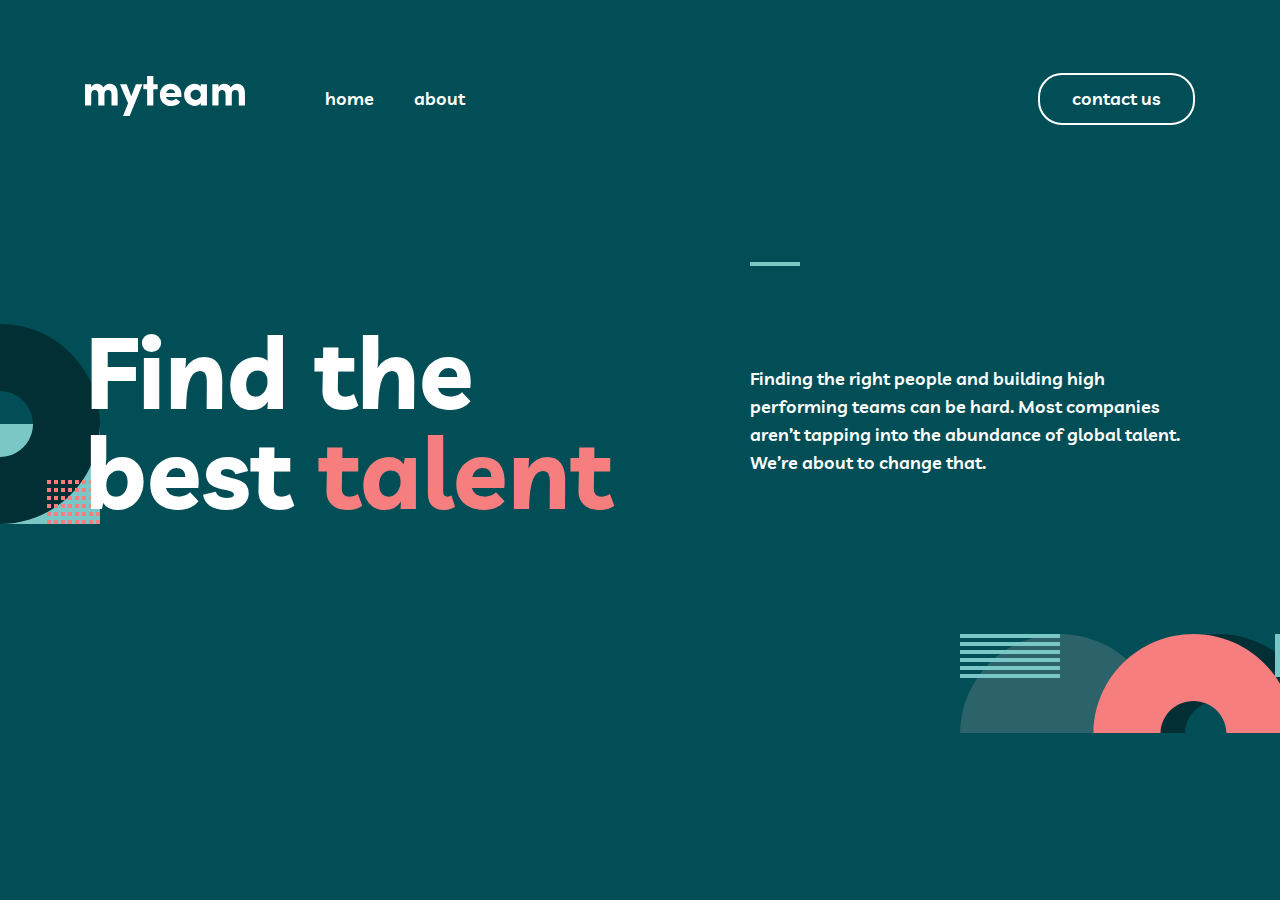
==== index.html @ f2d737fc "Initial commit and add header,hero" ====
<!DOCTYPE html>
<html lang="en">

<head>
    <!-- Meta -->
    <meta charset="UTF-8">
    <meta http-equiv="X-UA-Compatible" content="IE=edge">
    <meta name="viewport" content="width=device-width, initial-scale=1.0">

    <!-- Title -->
    <title>My team</title>

    <!-- Google fonts -->
    <link rel="preconnect" href="https://fonts.googleapis.com">
    <link rel="preconnect" href="https://fonts.gstatic.com" crossorigin>
    <link href="https://fonts.googleapis.com/css2?family=Livvic:wght@500;600;700&display=swap" rel="stylesheet">


    <!-- Styles -->
    <link rel="stylesheet" href="css/normalize.css">
    <link rel="stylesheet" href="css/styles.css">
</head>

<body>
    <!-- SITE-HEADER -->
    <header class="site-header">
        <div class="site-header__container container">
            <a class="site-header__logo-link" href="#">
                <img class="site-header__logo" src="img/myteam 2-min.svg" alt="logo">
            </a>
            <ul class="site-header__list">
                <li class="site-header__item">
                    <a href="#" class="site-header__link">home</a>
                </li>
                <li class="site-header__item">
                    <a href="#" class="site-header__link">about</a>
                </li>
            </ul>
            <a class="site-header__button button">contact us</a>
        </div>
    </header>

    <!-- HERO -->
    <section class="hero">
        <div class="hero__container container">
            <h1 class="hero__title">Find the <br>best <span class="light-coral-word">talent</span></h1>
            <hr class="hero__line">
            <p class="hero__text">Finding the right people and building high performing teams can be hard. Most companies aren’t tapping into the abundance of global talent. We’re about to change that.</p>
        </div>
    </section>

    <script src="js/main.js"></script>
</body>

</html>
---- css/styles.css ----
/*CUSTOM-PROPS */

:root {
    --midnight-green: rgba(1, 78, 86, 1);
    --light-coral: rgba(246, 126, 126, 1);
    --white: #fff;
    --rapture-blue: rgba(121, 200, 199, 1);
    --police-blue: rgba(44, 98, 105, 1);
    --deep-jungle-green: rgba(0, 64, 71, 1);
    --sacramento-state-green: rgba(1, 47, 52, 1);
    --dark-green: rgba(0, 37, 41, 1);
}


/* GLOBAL */

*:focus {
    outline: 3px dotted var();
    outline-offset: 3px;
}

html {
    height: 100%;
    scroll-behavior: smooth;
    box-sizing: border-box;
}

*,
*::before,
*::after {
    box-sizing: inherit;
}

body {
    display: flex;
    flex-direction: column;
    height: 100%;
    padding: 0;
    margin: 0;
    font-size: 16px;
    line-height: 1.5;
    font-family: 'Livvic', 'Arial', sans-serif;
    color: var(--white);
    background-color: var(--midnight-green);
}

img {
    max-width: 100%;
    height: auto;
}


/* AUTOFILL-STYLES */


/*input:-webkit-autofill,
input:-webkit-autofill:hover,
input:-webkit-autofill:focus,
textarea:-webkit-autofill,
textarea:-webkit-autofill:hover,
textarea:-webkit-autofill:focus,
select:-webkit-autofill,
select:-webkit-autofill:hover,
select:-webkit-autofill:focus {
  border-color: transparent;
  -webkit-text-fill-color: inherit;
  -webkit-box-shadow: 0 0 0px 1000px #fff inset;
}*/


/* PLACEHOLDER-STYLES */


/*::-webkit-input-placeholder,
::-moz-placeholder,
:-ms-input-placeholder,
:-moz-placeholder {
  color: rgba(52, 49, 61, 0.5);
  opacity: 1;
}*/


/* VISUALLY-HIDDEN */

.visually-hidden {
    position: absolute;
    width: 1px;
    height: 1px;
    margin: -1px;
    border: 0;
    padding: 0;
    clip: rect(0 0 0 0);
    overflow: hidden;
}


/* CONTAINER */

.container {
    width: 100%;
    max-width: 1150px;
    padding-left: 20px;
    padding-right: 20px;
    margin-right: auto;
    margin-left: auto;
}


/* MAIN-CONTENT */

.main-content {
    flex-grow: 1;
}


/* BUTTON */

.button {
    display: inline-block;
    padding: 10px 32px;
    font-size: 18px;
    line-height: 28px;
    font-weight: 600;
    text-decoration: none;
    cursor: pointer;
    text-align: center;
    white-space: nowrap;
    border-radius: 24px;
}

.site-header__button {
    color: white;
    border: 2px solid var(--white);
}

.site-header__button:hover {
    background-color: var(--white);
    color: var(--midnight-green);
}

.site-header__button:active {
    color: white;
    background-color: var(--midnight-green);
    opacity: 0.6;
}

.cta__button {
    color: var(--midnight-green);
    border: 2px solid var(--midnight-green);
}


/* SITE-HEADER */

.site-header {
    padding-top: 73px;
    padding-bottom: 129px;
}

.site-header__container {
    display: flex;
    align-items: center;
}

.site-header__logo-link {
    margin-right: 80px;
}

.site-header__logo {
    width: 160px;
    height: 40px;
    object-fit: contain;
}

.site-header__list {
    display: flex;
    padding: 0;
    margin: 0;
    list-style: none;
    margin-right: auto;
}

.site-header__item:not(:last-child) {
    margin-right: 40px;
}

.site-header__link {
    display: block;
    font-weight: 600;
    font-size: 18px;
    line-height: 28px;
    text-decoration: none;
    color: var(--white);
}

.site-header__link:hover {
    color: var(--light-coral);
}

.site-header__link:active {
    opacity: 0.6;
}


/* HERO */

.hero {
    background-image: url("../img/hero-left-bg-min.svg"), url("../img/hero-bottom-right-bg-min.svg");
    background-repeat: no-repeat;
    background-position: -100px 70px, 960px 380px;
    padding-bottom: 145px;
}

.hero__container {
    position: relative;
    display: flex;
    align-items: center;
}

.hero__title {
    width: 635px;
    margin-right: 30px;
    font-weight: 700;
    font-size: 100px;
    line-height: 100px;
}

.hero__line {
    position: absolute;
    left: 0%;
    right: -270px;
    top: 0%;
    bottom: 97.95%;
    width: 50px;
    height: 4px;
    background-color: var(--rapture-blue);
    border: 0;
}

.hero__text {
    align-items: flex-end;
    width: 445px;
    font-weight: 600;
    font-size: 18px;
    line-height: 28px;
}

.light-coral-word {
    color: var(--light-coral);
}


/* RETINA */

@media only screen and (-webkit-min-device-pixel-ratio: 2),
only screen and ( min--moz-device-pixel-ratio: 2),
only screen and ( -o-min-device-pixel-ratio: 2/1),
only screen and ( min-device-pixel-ratio: 2),
only screen and ( min-resolution: 192dpi),
only screen and ( min-resolution: 2dppx) {}
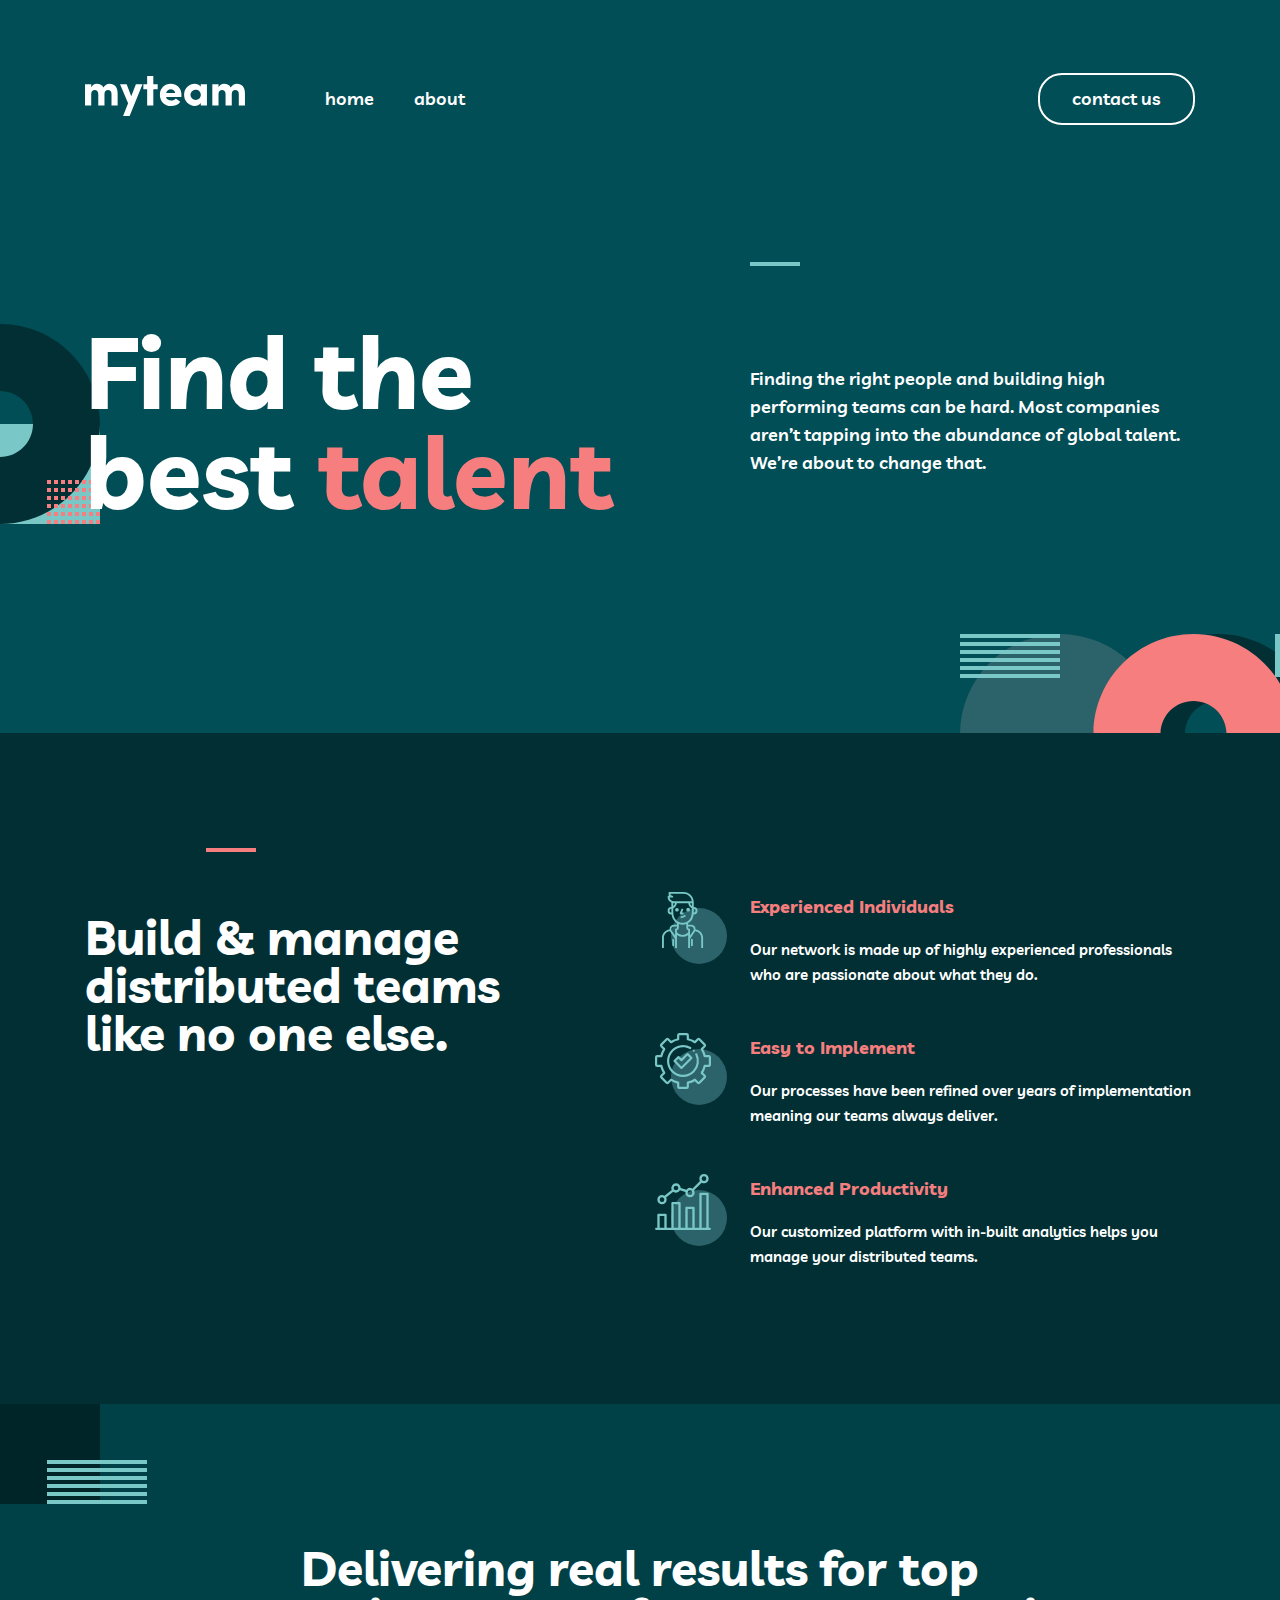
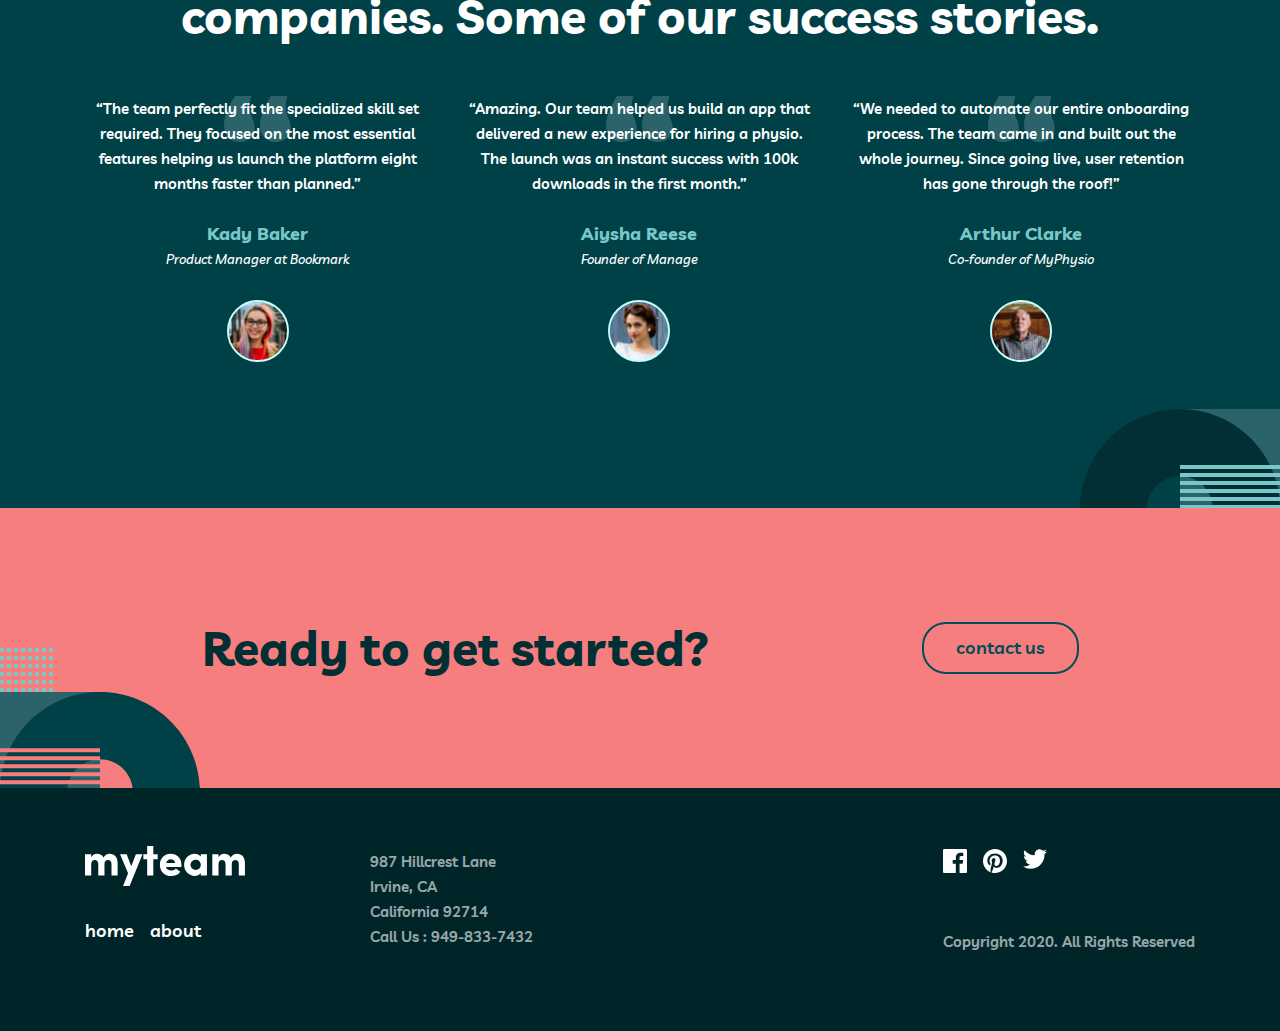
==== commit cfb8cc73: "Add features,cta,site-footer and allthese's styles" ====
--- a/index.html
+++ b/index.html
@@ -49,6 +49,125 @@
         </div>
     </section>
 
+    <!-- FEATURES -->
+    <section class="features">
+        <div class="features__container container">
+            <hr class="features__line">
+            <h2 class="features__title">Build & manage distributed teams like no one else.</h2>
+            <ul class="features__list">
+                <li class="features__item">
+                    <img class="features__img" src="img/experience-icon-min.svg" width="72" height="72" alt="experience-icon">
+                    <div class="features__info">
+                        <h3 class="features__info-heading">Experienced Individuals</h3>
+                        <p class="features__info-text">Our network is made up of highly experienced professionals who are passionate about what they do.</p>
+                    </div>
+                </li>
+                <li class="features__item">
+                    <img class="features__img" src="img/easy-icon-min.svg" width="72" height="72" alt="easy-icon">
+                    <div class="features__info">
+                        <h3 class="features__info-heading">Easy to Implement</h3>
+                        <p class="features__info-text">Our processes have been refined over years of implementation meaning our teams always deliver.</p>
+                    </div>
+                </li>
+                <li class="features__item">
+                    <img class="features__img" src="img/enhanced-icon-min.svg" width="72" height="72" alt="enhanced-icon">
+                    <div class="features__info">
+                        <h3 class="features__info-heading">Enhanced Productivity</h3>
+                        <p class="features__info-text">Our customized platform with in-built analytics helps you manage your distributed teams.</p>
+                    </div>
+                </li>
+            </ul>
+        </div>
+    </section>
+
+    <!-- REVIEWS -->
+    <section class="reviews">
+        <div class="reviews__container container">
+            <h2 class="reviews__title">Delivering real results for top companies. Some of our success stories.</h2>
+            <ul class="reviews__list">
+                <li class="reviews__item">
+                    <p class="review__text"> “The team perfectly fit the specialized skill set required. They focused on the most essential features helping us launch the platform eight months faster than planned.”</p>
+                    <div class="review__wrapper">
+                        <h3 class="review__name">Kady Baker</h3>
+                        <p class="review__info-about">Product Manager at Bookmark</p>
+                        <img class="review__img" src="img/kady-min.svg" alt="guy img">
+                    </div>
+                </li>
+                <li class="reviews__item">
+                    <p class="review__text">“Amazing. Our team helped us build an app that delivered a new experience for hiring a physio. The launch was an instant success with 100k downloads in the first month.”</p>
+                    <div class="review__wrapper">
+                        <h3 class="review__name">Aiysha Reese</h3>
+                        <p class="review__info-about">Founder of Manage</p>
+                        <img class="review__img" src="img/aisha-min.svg" alt="guy img">
+                    </div>
+                </li>
+                <li class="reviews__item">
+                    <p class="review__text">“We needed to automate our entire onboarding process. The team came in and built out the whole journey. Since going live, user retention has gone through the roof!”</p>
+                    <div class="review__wrapper">
+                        <h3 class="review__name">Arthur Clarke</h3>
+                        <p class="review__info-about">Co-founder of MyPhysio</p>
+                        <img class="review__img" src="img/arthur-min.svg" alt="guy img">
+                    </div>
+                </li>
+            </ul>
+        </div>
+    </section>
+
+    <!-- CTA -->
+    <section class="cta">
+        <div class="cta__container container">
+            <h2 class="cta__title">Ready to get started?</h2>
+            <a class="cta__button button" href="#">contact us</a>
+        </div>
+    </section>
+
+    <!-- SITE-FOOTER -->
+    <footer class="site-footer">
+        <div class="site-footer__container container">
+            <!-- content -->
+            <div class="site-footer__content">
+                <a class="site-footer__logo-link" href="#">
+                    <img class="site-footer__logo" src="img/myteam 2-min.svg" alt="logo">
+                </a>
+                <ul class="site-footer__list">
+                    <li class="site-footer__item">
+                        <a href="#" class="site-footer__link">home</a>
+                    </li>
+                    <li class="site-footer__item">
+                        <a href="#" class="site-footer__link">about</a>
+                    </li>
+                </ul>
+            </div>
+
+            <!-- contact-info -->
+            <div class="site-footer__contact-info">
+                <p class="site-footer__contact-info__text">987 Hillcrest Lane <br>Irvine, CA <br>California 92714 <br>Call Us : 949-833-7432</p>
+            </div>
+
+            <!-- socials -->
+            <div class="site-footer__socials">
+                <ul class="site-footer__list">
+                    <li class="site-footer__item">
+                        <a href="#" class="site-footer__link">
+                            <svg width="24" height="24" fill="none" xmlns="http://www.w3.org/2000/svg"><path d="M22.675 0H1.325C.593 0 0 .593 0 1.325v21.351C0 23.407.593 24 1.325 24H12.82v-9.294H9.692v-3.622h3.128V8.413c0-3.1 1.893-4.788 4.659-4.788 1.325 0 2.463.099 2.795.143v3.24l-1.918.001c-1.504 0-1.795.715-1.795 1.763v2.313h3.587l-.467 3.622h-3.12V24h6.116c.73 0 1.323-.593 1.323-1.325V1.325C24 .593 23.407 0 22.675 0z" fill="currentColor"/></svg>
+                        </a>
+                    </li>
+                    <li class="site-footer__item">
+                        <a href="#" class="site-footer__link">
+                            <svg width="24" height="24" fill="none" xmlns="http://www.w3.org/2000/svg"><path d="M12 0C5.373 0 0 5.372 0 12c0 5.084 3.163 9.426 7.627 11.174-.105-.949-.2-2.405.042-3.441.218-.937 1.407-5.965 1.407-5.965s-.359-.719-.359-1.782c0-1.668.967-2.914 2.171-2.914 1.023 0 1.518.769 1.518 1.69 0 1.029-.655 2.568-.994 3.995-.283 1.194.599 2.169 1.777 2.169 2.133 0 3.772-2.249 3.772-5.495 0-2.873-2.064-4.882-5.012-4.882-3.414 0-5.418 2.561-5.418 5.207 0 1.031.397 2.138.893 2.738a.36.36 0 0 1 .083.345l-.333 1.36c-.053.22-.174.267-.402.161-1.499-.698-2.436-2.889-2.436-4.649 0-3.785 2.75-7.262 7.929-7.262 4.163 0 7.398 2.967 7.398 6.931 0 4.136-2.607 7.464-6.227 7.464-1.216 0-2.359-.631-2.75-1.378l-.748 2.853c-.271 1.043-1.002 2.35-1.492 3.146C9.57 23.812 10.763 24 12 24c6.627 0 12-5.373 12-12 0-6.628-5.373-12-12-12z" fill="currentColor"/></svg>
+                        </a>
+                    </li>
+                    <li class="site-footer__item">
+                        <a href="#" class="site-footer__link">
+                            <svg width="24" height="20" fill="none" xmlns="http://www.w3.org/2000/svg"><path d="M24 2.557a9.83 9.83 0 0 1-2.828.775A4.932 4.932 0 0 0 23.337.608a9.864 9.864 0 0 1-3.127 1.195A4.916 4.916 0 0 0 16.616.248c-3.179 0-5.515 2.966-4.797 6.045A13.978 13.978 0 0 1 1.671 1.149a4.93 4.93 0 0 0 1.523 6.574 4.903 4.903 0 0 1-2.229-.616c-.054 2.281 1.581 4.415 3.949 4.89a4.935 4.935 0 0 1-2.224.084 4.928 4.928 0 0 0 4.6 3.419A9.9 9.9 0 0 1 0 17.54a13.94 13.94 0 0 0 7.548 2.212c9.142 0 14.307-7.721 13.995-14.646A10.025 10.025 0 0 0 24 2.557z" fill="currentColor"/></svg>
+                        </a>
+                    </li>
+                </ul>
+
+                <p class="site-footer__copyright">Copyright 2020. All Rights Reserved</p>
+            </div>
+        </div>
+    </footer>
     <script src="js/main.js"></script>
 </body>
 
--- a/css/styles.css
+++ b/css/styles.css
@@ -146,7 +146,14 @@
 
 .cta__button {
     color: var(--midnight-green);
+    background-color: transparent;
     border: 2px solid var(--midnight-green);
+}
+
+.cta__button:hover {
+    color: var(--white);
+    background-color: var(--midnight-green);
+    border: 2px solid trasparent;
 }
 
 
@@ -250,6 +257,314 @@
 }
 
 
+/* FEATURES */
+
+.features {
+    padding-top: 140px;
+    padding-bottom: 140px;
+    background-color: var(--sacramento-state-green);
+    background-image: url("../img/features-right-bg-min.svg");
+    background-position: 1420px 440px;
+    background-repeat: no-repeat;
+}
+
+.features__container {
+    display: flex;
+}
+
+.features__line {
+    position: absolute;
+    left: 206px;
+    top: 840px;
+    width: 50px;
+    height: 4px;
+    border: 0;
+    background-color: var(--light-coral);
+}
+
+.features__title {
+    margin-right: 125px;
+    font-weight: 700;
+    font-size: 48px;
+    line-height: 48px;
+    width: 445px;
+}
+
+.features__list {
+    width: 540px;
+    padding: 0;
+    margin: 0;
+    list-style: none;
+}
+
+.features__item {
+    display: flex;
+    align-items: center;
+}
+
+.features__item:not(:last-child) {
+    margin-bottom: 32px;
+}
+
+.features__img {
+    width: 72px;
+    height: 72px;
+    object-fit: contain;
+    margin-right: 23px;
+}
+
+.features__info {
+    position: relative;
+    top: 20px;
+}
+
+.features__info-heading {
+    margin-top: 0;
+    margin-bottom: 16px;
+    font-weight: 700;
+    font-size: 18px;
+    line-height: 28px;
+    color: var(--light-coral);
+}
+
+.features__info-text {
+    margin-top: 0;
+    font-weight: 600;
+    font-size: 15px;
+    line-height: 25px;
+}
+
+
+/* REVIEWS */
+
+.reviews {
+    padding-top: 140px;
+    padding-bottom: 140px;
+    background-color: var(--deep-jungle-green);
+    background-image: url("../img/reviews-bg-left-min.svg"), url("../img/reviews-bg-right-min.svg");
+    background-repeat: no-repeat;
+    background-position: top left, right 605px;
+    left: 1440px;
+    top: 645px;
+}
+
+.reviews__title {
+    margin-left: auto;
+    margin-right: auto;
+    width: 932px;
+    margin-top: 0;
+    margin-bottom: 56px;
+    font-weight: 700;
+    font-size: 48px;
+    line-height: 48px;
+    text-align: center;
+}
+
+.reviews__list {
+    display: flex;
+    padding: 0;
+    margin: 0;
+    list-style: none;
+}
+
+.reviews__item {
+    background-image: url("../img/icon-quotes-min.svg");
+    background-repeat: no-repeat;
+    background-position: center -10px;
+}
+
+.reviews__item:not(:last-child) {
+    margin-right: 30px;
+}
+
+.review__text {
+    margin-top: 0;
+    margin-bottom: 24px;
+    font-weight: 600;
+    font-size: 15px;
+    line-height: 25px;
+    /* or 167% */
+    text-align: center;
+}
+
+.review__wrapper {
+    text-align: center;
+}
+
+.review__name {
+    margin-top: 0;
+    margin-bottom: 2px;
+    color: var(--rapture-blue);
+    font-weight: 700;
+    font-size: 18px;
+    line-height: 28px;
+    /* identical to box height, or 156% */
+}
+
+.review__info-about {
+    margin-top: 0;
+    margin-bottom: 32px;
+    font-style: italic;
+    font-weight: 500;
+    font-size: 13px;
+    line-height: 18px;
+}
+
+.review__img {
+    width: 62px;
+    height: 62px;
+    object-fit: cover;
+}
+
+
+/* CTA */
+
+.cta {
+    padding-top: 76px;
+    padding-bottom: 76px;
+    background-color: var(--light-coral);
+    background-image: url("../img/cta-left-img-min.svg");
+    background-position: left 140px;
+    background-repeat: no-repeat;
+}
+
+.cta__container {
+    display: flex;
+    align-items: center;
+    width: 917px;
+    /* justify-content: space-between; */
+}
+
+.cta__title {
+    margin-right: auto;
+    font-weight: 700;
+    font-size: 48px;
+    line-height: 48px;
+    color: var(--sacramento-state-green);
+}
+
+
+/* SITE-FOOTER */
+
+.site-footer {
+    padding-top: 48px;
+    padding-bottom: 48px;
+    background-color: var(--dark-green);
+}
+
+.site-footer__container {
+    display: flex;
+    align-items: center;
+}
+
+.site-footer__content {
+    position: relative;
+    top: 10px;
+    margin-right: 125px;
+}
+
+.site-footer__logo-link {
+    margin-top: 0;
+}
+
+.site-footer__logo {
+    width: 160px;
+    height: 40px;
+    object-fit: cover;
+    margin-bottom: 25px;
+}
+
+.site-footer__list {
+    display: flex;
+    padding: 0;
+    margin: 0;
+    list-style: none;
+    margin-right: auto;
+}
+
+.site-footer__item:not(:last-child) {
+    margin-right: 40px;
+}
+
+.site-footer__link {
+    display: block;
+    font-weight: 600;
+    font-size: 18px;
+    line-height: 28px;
+    text-decoration: none;
+    color: var(--white);
+}
+
+.site-footer__link:hover {
+    color: var(--light-coral);
+}
+
+.site-footer__link:active {
+    opacity: 0.6;
+}
+
+
+/* contact-info */
+
+.site-footer__contact-info {
+    position: relative;
+    top: -10px;
+    width: 445px;
+    margin-right: auto;
+}
+
+.site-footer__contact-info__text {
+    font-weight: 600;
+    font-size: 15px;
+    line-height: 25px;
+    /* or 167% */
+    color: #FFFFFF;
+    mix-blend-mode: normal;
+    opacity: 0.6;
+}
+
+
+/* socials and copyright */
+
+.site-footer__socials {
+    padding: 0;
+    margin: 0;
+}
+
+.site-footer__list {
+    display: flex;
+    padding: 0;
+    margin: 0;
+    list-style: none;
+}
+
+.site-footer__item:not(:last-child) {
+    margin-right: 16px;
+}
+
+.site-footer__link {
+    display: block;
+    text-decoration: none;
+    margin-bottom: 48px;
+}
+
+.site-footer__link:active {
+    opacity: 0.6;
+}
+
+.site-footer__copyright {
+    margin-top: 0;
+    font-weight: 600;
+    font-size: 15px;
+    line-height: 25px;
+    /* identical to box height, or 167% */
+    text-align: right;
+    color: #FFFFFF;
+    mix-blend-mode: normal;
+    opacity: 0.6;
+}
+
+
 /* RETINA */
 
 @media only screen and (-webkit-min-device-pixel-ratio: 2),
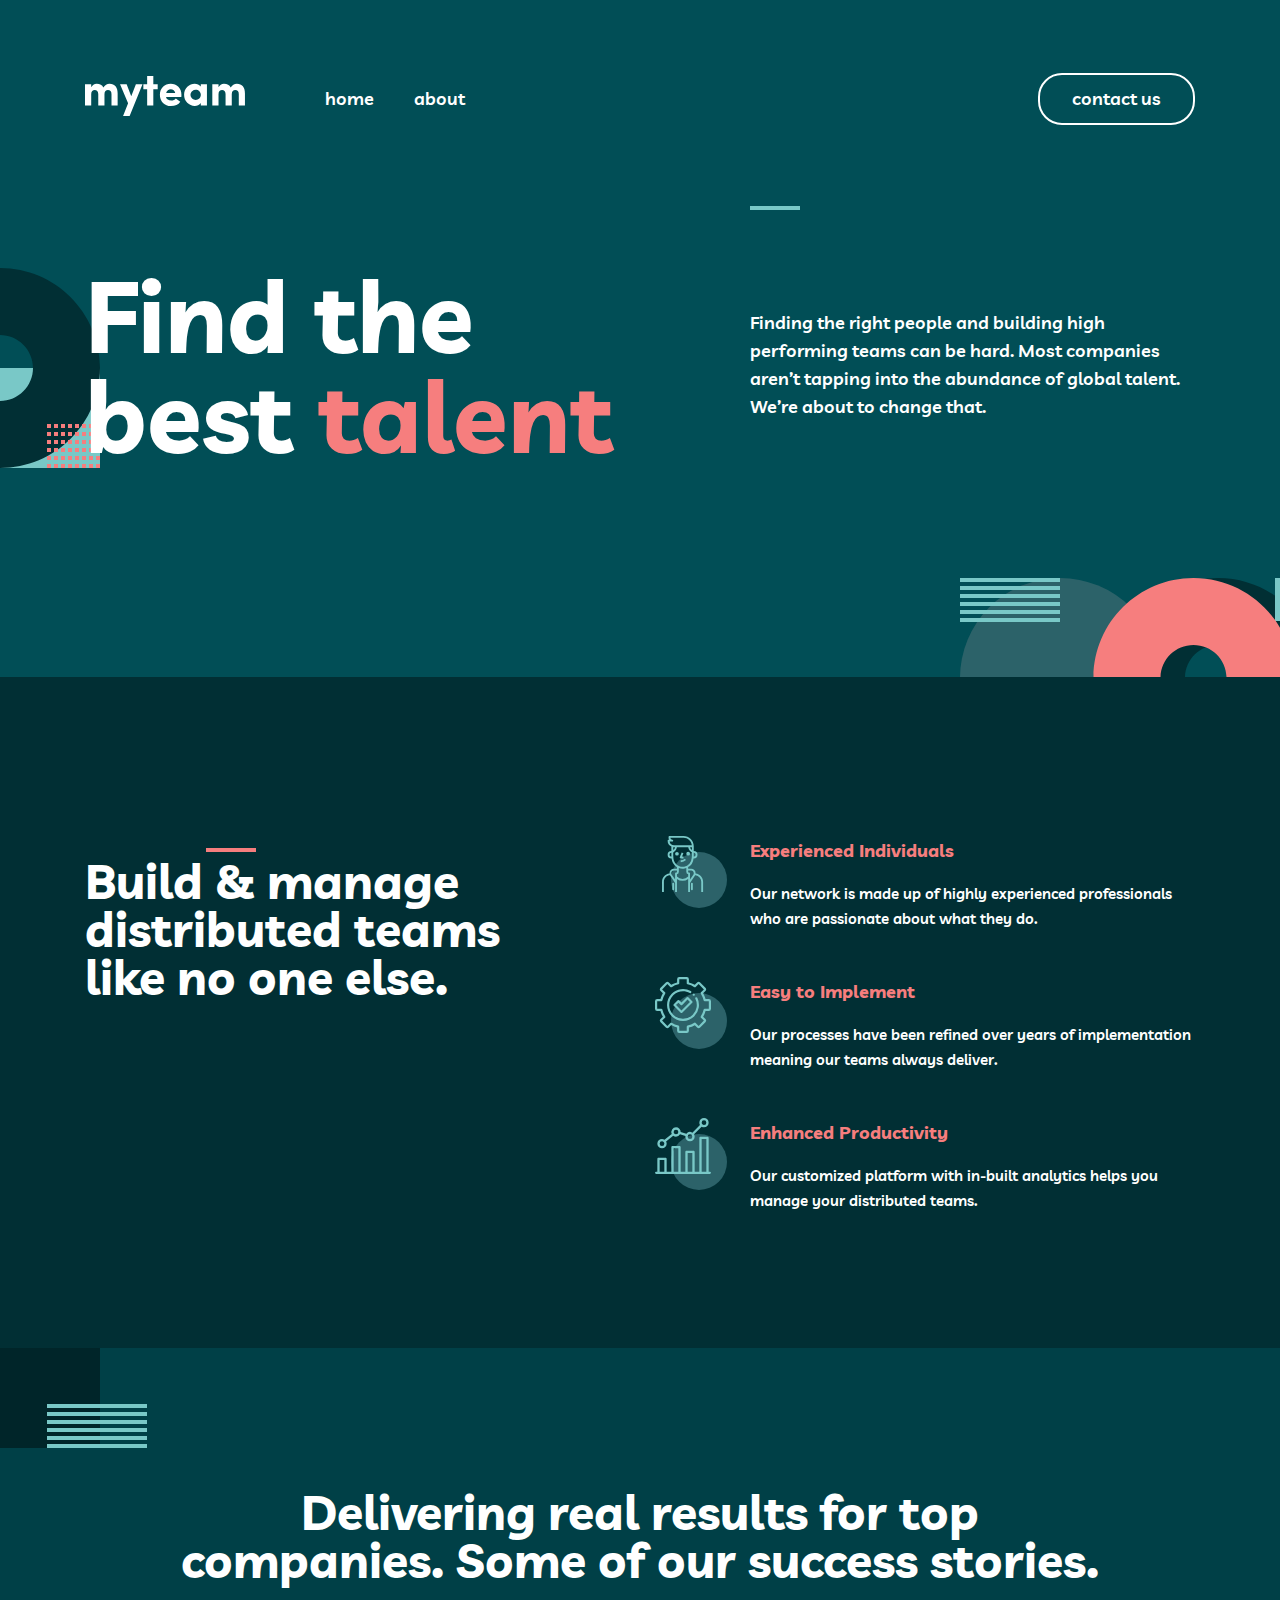
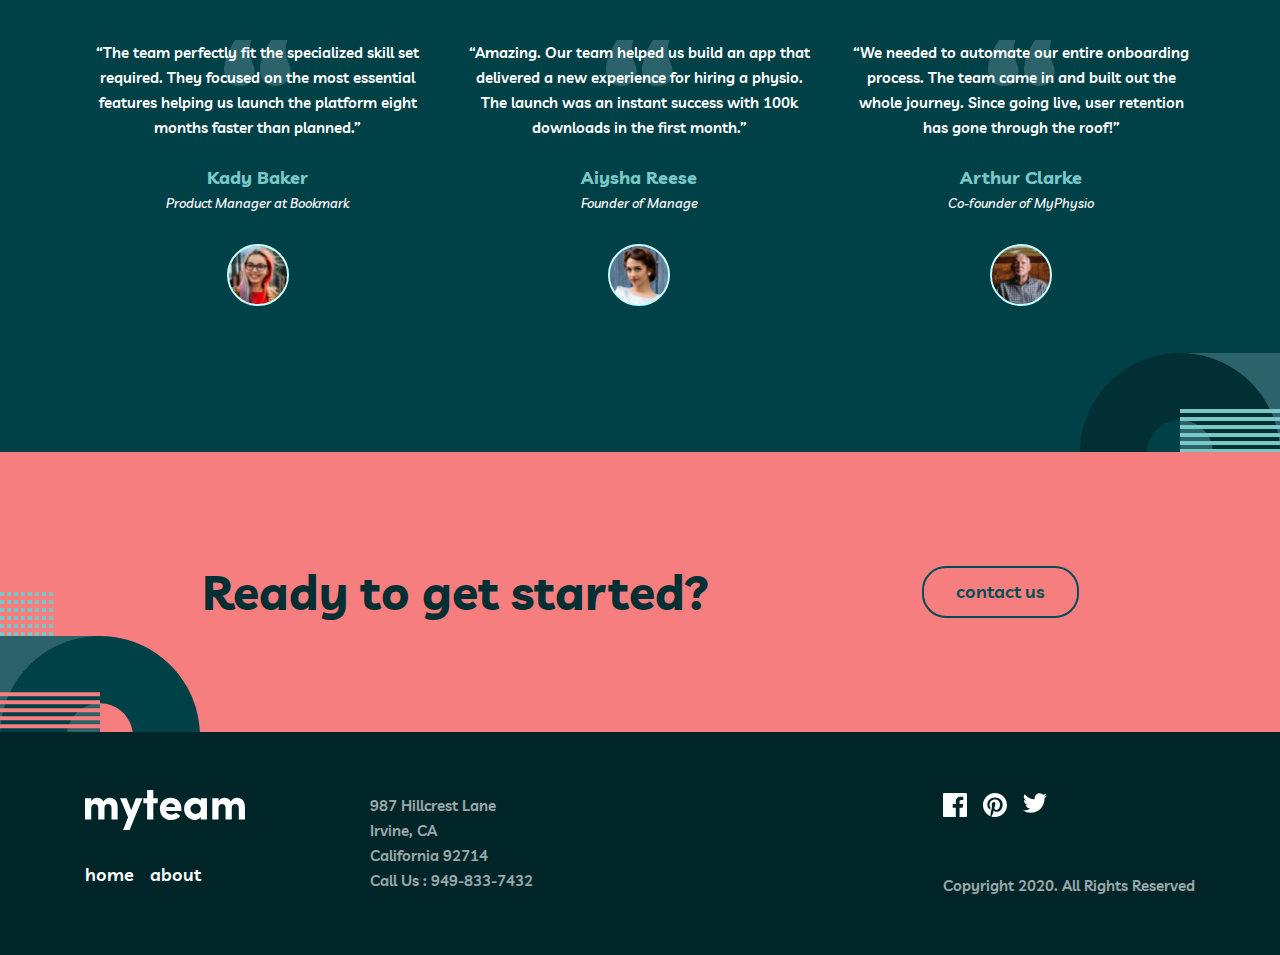
==== commit ae03d1e3: "Add href pages" ====
--- a/index.html
+++ b/index.html
@@ -30,13 +30,13 @@
             </a>
             <ul class="site-header__list">
                 <li class="site-header__item">
-                    <a href="#" class="site-header__link">home</a>
+                    <a href="index.html" class="site-header__link">home</a>
                 </li>
                 <li class="site-header__item">
-                    <a href="#" class="site-header__link">about</a>
+                    <a href="about.html" class="site-header__link">about</a>
                 </li>
             </ul>
-            <a class="site-header__button button">contact us</a>
+            <a class="site-header__button button" href="contact.html">contact us</a>
         </div>
     </header>
 
@@ -44,8 +44,10 @@
     <section class="hero">
         <div class="hero__container container">
             <h1 class="hero__title">Find the <br>best <span class="light-coral-word">talent</span></h1>
-            <hr class="hero__line">
-            <p class="hero__text">Finding the right people and building high performing teams can be hard. Most companies aren’t tapping into the abundance of global talent. We’re about to change that.</p>
+            <div class="hero__wrapper">
+                <hr class="hero__line">
+                <p class="hero__text">Finding the right people and building high performing teams can be hard. Most companies aren’t tapping into the abundance of global talent. We’re about to change that.</p>
+            </div>
         </div>
     </section>
 
@@ -117,7 +119,7 @@
     <section class="cta">
         <div class="cta__container container">
             <h2 class="cta__title">Ready to get started?</h2>
-            <a class="cta__button button" href="#">contact us</a>
+            <a class="cta__button button" href="contact.html">contact us</a>
         </div>
     </section>
 
@@ -131,10 +133,10 @@
                 </a>
                 <ul class="site-footer__list">
                     <li class="site-footer__item">
-                        <a href="#" class="site-footer__link">home</a>
+                        <a href="index.html" class="site-footer__link">home</a>
                     </li>
                     <li class="site-footer__item">
-                        <a href="#" class="site-footer__link">about</a>
+                        <a href="about.html" class="site-footer__link">about</a>
                     </li>
                 </ul>
             </div>
--- a/css/styles.css
+++ b/css/styles.css
@@ -15,7 +15,7 @@
 /* GLOBAL */
 
 *:focus {
-    outline: 3px dotted var();
+    outline: 3px solid var(--rapture-blue);
     outline-offset: 3px;
 }
 
@@ -156,12 +156,30 @@
     border: 2px solid trasparent;
 }
 
+.cta__button:active {
+    color: var(--midnight-green);
+    background-color: transparent;
+    border: 2px solid var(--midnight-green);
+    opacity: 0.6;
+}
+
+.contact-input__button {
+    background-color: var(--white);
+    color: var(--midnight-green);
+    border: 1px solid var(--white);
+}
+
+.contact-input__button:hover {
+    background-color: var(--midnight-green);
+    color: var(--white);
+}
+
 
 /* SITE-HEADER */
 
 .site-header {
     padding-top: 73px;
-    padding-bottom: 129px;
+    padding-bottom: 73px;
 }
 
 .site-header__container {
@@ -448,7 +466,7 @@
 
 .site-footer {
     padding-top: 48px;
-    padding-bottom: 48px;
+    padding-bottom: 28px;
     background-color: var(--dark-green);
 }
 
@@ -565,6 +583,327 @@
 }
 
 
+/* HOME page */
+
+.about {
+    background-color: var(--midnight-green);
+}
+
+.about__container {
+    display: flex;
+    /* align-items: center; */
+}
+
+.about__title {
+    align-items: flex-start;
+    width: 350px;
+    margin-right: 30px;
+    font-weight: 700;
+    font-size: 64px;
+    line-height: 100px;
+}
+
+.about__content-wrapper {
+    width: 730px;
+}
+
+.about__content-line {
+    position: relative;
+    left: -340px;
+    margin-top: 0;
+    margin-bottom: 40px;
+    width: 50px;
+    height: 4px;
+    background-color: var(--light-coral);
+    border: 0;
+}
+
+.about__content__text {
+    font-weight: 600;
+    font-size: 18px;
+    line-height: 28px;
+}
+
+
+/* DIRECTORS */
+
+.directors {
+    background-color: var(--deep-jungle-green);
+}
+
+
+/* CLIENTS */
+
+.clients {
+    padding-top: 140px;
+    padding-bottom: 140px;
+    background-image: url("../img/home/home-clients-bg-min.svg");
+    background-position: left top;
+    background-repeat: no-repeat;
+    background-color: var(--sacramento-state-green);
+}
+
+.clients__container {}
+
+.clients__title {
+    margin-top: 0;
+    margin-bottom: 64px;
+    font-weight: 700;
+    font-size: 48px;
+    line-height: 48px;
+    /* identical to box height, or 100% */
+    text-align: center;
+}
+
+.clients__example__list {
+    display: flex;
+    padding: 0;
+    margin: 0;
+    list-style: none;
+}
+
+.clients__example__item:not(:last-child) {
+    margin-right: 80px;
+}
+
+.clients__example-img {}
+
+
+/* DIRECTORS */
+
+.directors {
+    padding-top: 140px;
+    padding-bottom: 140px;
+}
+
+.directors__container {}
+
+.directors__title {
+    padding-top: 0;
+    padding-bottom: 64px;
+    font-weight: 700;
+    font-size: 48px;
+    line-height: 48px;
+    /* identical to box height, or 100% */
+    text-align: center;
+}
+
+.directors__nav {}
+
+.directors__list {
+    flex-wrap: ;
+    display: flex;
+    padding: 0;
+    margin: 0;
+    list-style: none;
+}
+
+.directors__info__wrapper {
+    padding-top: 32px;
+    text-align: center;
+    width: 351px;
+    background-color: var(--sacramento-state-green);
+}
+
+.directors__item:not(:last-child) {
+    margin-right: 30px;
+}
+
+.director__img {
+    margin-top: 0;
+    margin-bottom: 16px;
+    width: 96px;
+    height: 96px;
+    object-fit: cover;
+}
+
+.directors__name {
+    margin: 0;
+    font-weight: 700;
+    font-size: 18px;
+    line-height: 28px;
+    /* identical to box height, or 156% */
+    color: var(--rapture-blue);
+    text-align: center;
+}
+
+.directors__job-title {
+    margin-top: 0;
+    margin-bottom: 28px;
+    font-weight: 500;
+    font-size: 15px;
+    line-height: 25px;
+    /* identical to box height, or 167% */
+    text-align: center;
+}
+
+.directors__cycle {
+    position: relative;
+    margin-top: 0;
+    width: 56px;
+    height: 56px;
+    border-radius: 50%;
+    background-color: var(--light-coral);
+}
+
+.directors__cycle__inner {
+    position: absolute;
+    /* bottom: 1px; */
+    width: 16px;
+    height: 16px;
+    object-fit: contain;
+}
+
+.dark-green-wrapper {
+    width: 351px;
+    background-color: var(--dark-green);
+}
+
+.directors__opinion {
+    margin-top: 0;
+    margin-bottom: 24px;
+    font-weight: 600;
+    font-size: 15px;
+    line-height: 25px;
+    /* or 167% */
+    text-align: center;
+}
+
+.directors__socials {
+    display: flex;
+}
+
+.directors__social {
+    padding-bottom: 35px;
+}
+
+.directors__social-icon {}
+
+
+/* MAIN-WRAPPER */
+
+.main-wrapper__bg {
+    background-image: url("../img/home/home-directors-bg-min.svg"), url("../img/home/contact-bg.svg");
+    background-repeat: no-repeat;
+    background-position: -100px 20px, 1420px 360px;
+}
+
+.main-wrapper {
+    display: flex;
+    padding-top: 0;
+    align-items: center;
+    padding-bottom: 120px;
+}
+
+.contact-info__container {}
+
+.contact-info__title {
+    margin-top: 0;
+    margin-bottom: 16px;
+    font-weight: 700;
+    font-size: 64px;
+    line-height: 100px;
+    /* identical to box height, or 156% */
+}
+
+.contact-info__subtitle {
+    font-weight: 700;
+    font-size: 32px;
+    line-height: 48px;
+    /* identical to box height, or 150% */
+    color: var(--light-coral);
+}
+
+.contact-info__list {
+    margin-top: 0;
+    margin-bottom: 32px;
+}
+
+.contact-info__list {
+    width: 540px;
+    padding: 0;
+    margin: 0;
+    list-style: none;
+}
+
+.contact-info__item {
+    display: flex;
+    align-items: center;
+}
+
+.contact-info__item:not(:last-child) {
+    margin-bottom: 8px;
+}
+
+.contact-info__img {
+    width: 72px;
+    height: 72px;
+    object-fit: contain;
+    margin-right: 23px;
+}
+
+.contact-info__info {
+    position: relative;
+    top: 10px;
+}
+
+.contact-info__info-text {
+    margin-top: 0;
+    font-weight: 600;
+    font-size: 15px;
+    line-height: 25px;
+}
+
+
+/* contact-input */
+
+.contact-input__input {
+    width: 100%;
+    padding: 16px;
+    border: none;
+    border-bottom: 1px solid var(--white);
+    box-sizing: border-box;
+    margin-top: 6px;
+    margin-bottom: 12px;
+    resize: vertical;
+    color: var(--white);
+    background-color: var(--midnight-green);
+}
+
+.contact-input__textarea {
+    width: 100%;
+    padding: 16px;
+    border: none;
+    border-bottom: 1px solid var(--white);
+    box-sizing: border-box;
+    margin-top: 6px;
+    margin-bottom: 24px;
+    resize: vertical;
+    color: var(--white);
+    background-color: var(--midnight-green);
+}
+
+.contact-input__input:focus {
+    outline: 1px solid dashed;
+    outline-offset: 2px;
+}
+
+.contact-input__input:not(:placeholder-shown) {
+    border: 2px solid rgb(191, 29, 29);
+}
+
+.contact-input__input:valid {
+    border: 2px solid rgb(40, 191, 29);
+}
+
+.contact-input__form {
+    /* margin-bottom: 24px; */
+}
+
+
+/* er */
+
+
 /* RETINA */
 
 @media only screen and (-webkit-min-device-pixel-ratio: 2),
